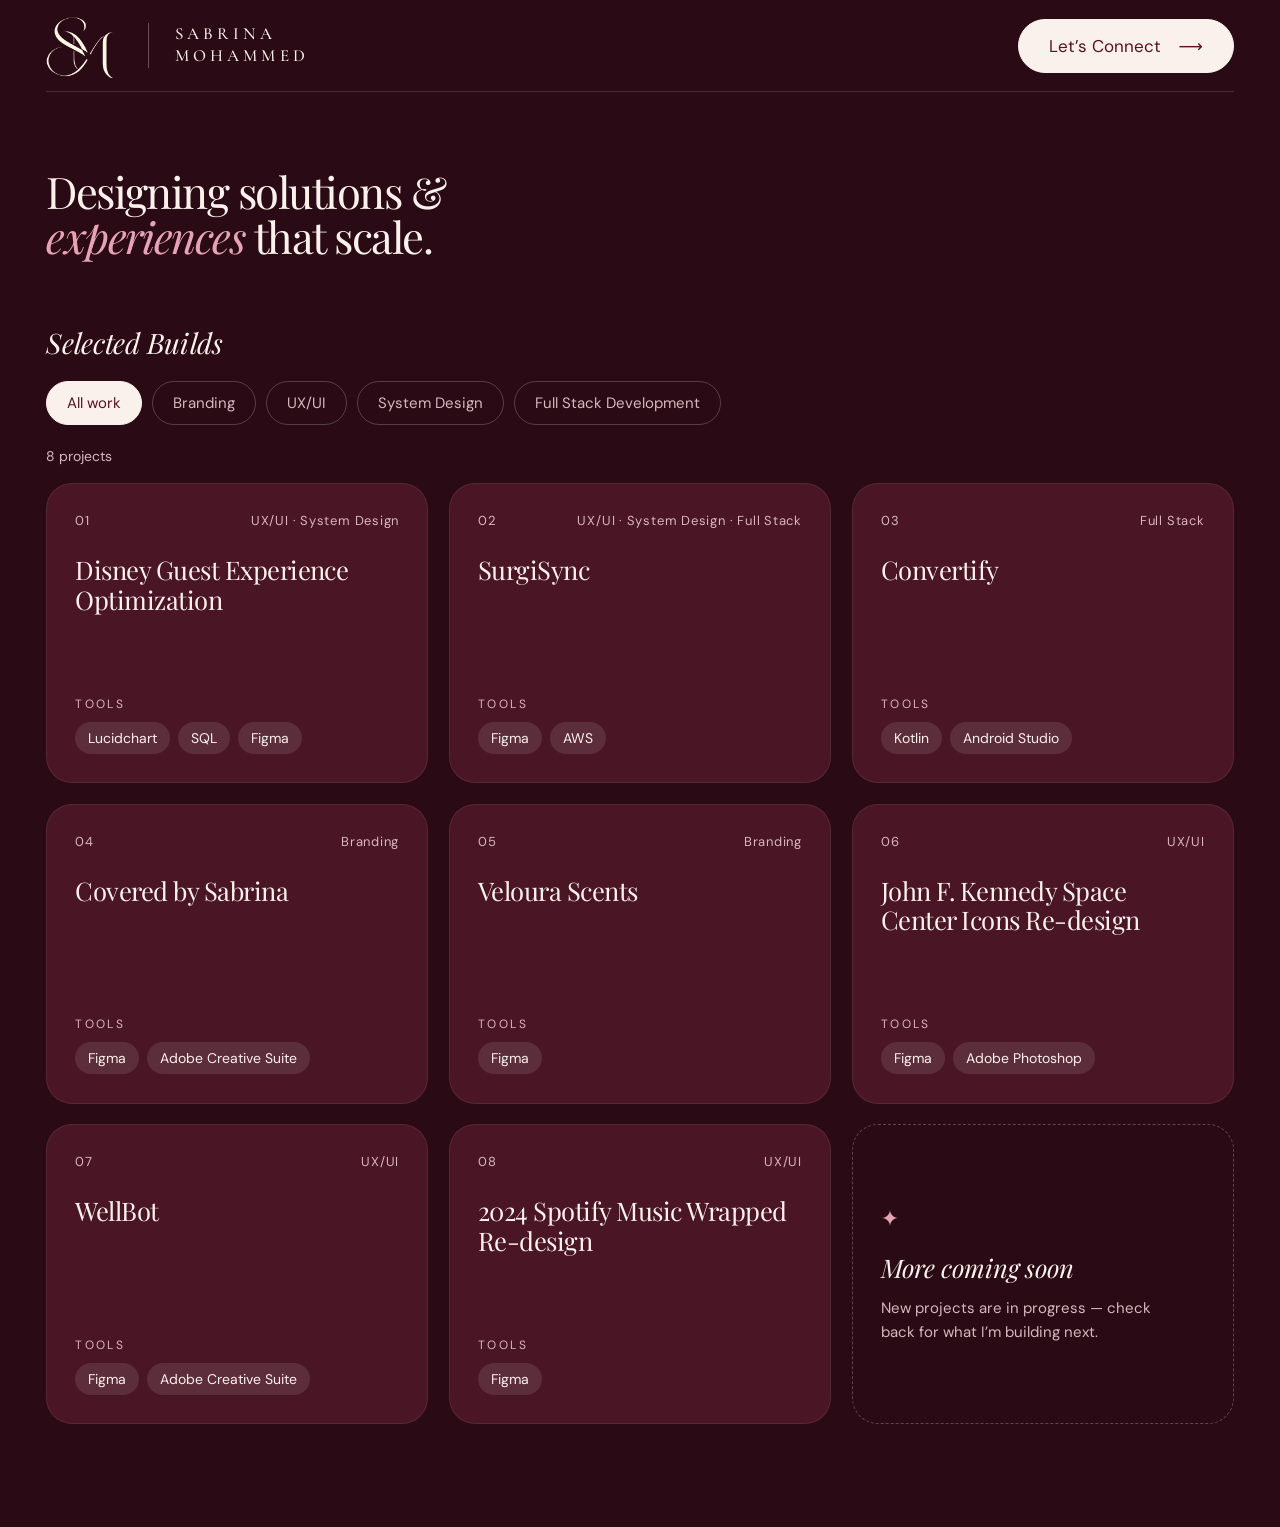
==== work.html @ a584efbb "Launch portfolio site: home, work, about, experience and contact pages Co-Authored-By: Claude Opus 5" ====
<!doctype html>
<html lang="en">
  <head>
    <meta charset="UTF-8" />
    <meta name="viewport" content="width=device-width, initial-scale=1.0" />
    <meta
      name="description"
      content="Selected work by Sabrina Mohammed — branding, UX/UI, system design and full stack development."
    />
    <meta name="theme-color" content="#2a0b15" />
    <title>Work — Sabrina Mohammed</title>
    <link rel="preconnect" href="https://fonts.googleapis.com" />
    <link rel="preconnect" href="https://fonts.gstatic.com" crossorigin />
    <link
      href="https://fonts.googleapis.com/css2?family=Cormorant+Garamond:wght@500&family=DM+Sans:opsz,wght@9..40,400;9..40,500;9..40,600&family=Playfair+Display:ital,wght@0,400;0,500;1,400&family=Sacramento&display=swap"
      rel="stylesheet"
    />
    <link rel="stylesheet" href="styles.css" />
    <script src="work.js" defer></script>
  </head>
  <body class="dark-page">
    <header class="site-header">
      <a class="brand" href="index.html" aria-label="Sabrina Mohammed, home">
        <span class="brand-mark"><img src="sm_lettermark.png" alt="" /></span>
        <span class="brand-name">Sabrina<br />Mohammed</span>
      </a>
      <a class="nav-contact" href="contact.html">Let’s Connect <span aria-hidden="true">⟶</span></a>
    </header>

    <main class="section-wrap">
      <section class="work-intro">
        <h1>Designing solutions &amp; <em>experiences</em> that scale.</h1>
      </section>

      <h2 class="work-section-title">Selected Builds</h2>

      <div class="work-filters" role="group" aria-label="Filter projects">
        <button type="button" data-filter="all" aria-pressed="true">All work</button>
        <button type="button" data-filter="branding" aria-pressed="false">Branding</button>
        <button type="button" data-filter="uxui" aria-pressed="false">UX/UI</button>
        <button type="button" data-filter="system" aria-pressed="false">System Design</button>
        <button type="button" data-filter="fullstack" aria-pressed="false">Full Stack Development</button>
      </div>
      <p class="work-count" aria-live="polite">8 projects</p>

      <div class="work-grid">
          <article class="work-card" data-tags="uxui system" style="--n:0">
            <div class="work-card-top">
              <span class="work-num">01</span>
              <span class="work-tags">UX/UI · System Design</span>
            </div>
            <h2 class="work-title">Disney Guest Experience Optimization</h2>
            <div class="work-tools">
              <p>Tools</p>
              <ul><li>Lucidchart</li><li>SQL</li><li>Figma</li></ul>
            </div>
          </article>
          <article class="work-card" data-tags="uxui system fullstack" style="--n:1">
            <div class="work-card-top">
              <span class="work-num">02</span>
              <span class="work-tags">UX/UI · System Design · Full Stack</span>
            </div>
            <h2 class="work-title">SurgiSync</h2>
            <div class="work-tools">
              <p>Tools</p>
              <ul><li>Figma</li><li>AWS</li></ul>
            </div>
          </article>
          <article class="work-card" data-tags="fullstack" style="--n:2">
            <div class="work-card-top">
              <span class="work-num">03</span>
              <span class="work-tags">Full Stack</span>
            </div>
            <h2 class="work-title">Convertify</h2>
            <div class="work-tools">
              <p>Tools</p>
              <ul><li>Kotlin</li><li>Android Studio</li></ul>
            </div>
          </article>
          <article class="work-card" data-tags="branding" style="--n:3">
            <div class="work-card-top">
              <span class="work-num">04</span>
              <span class="work-tags">Branding</span>
            </div>
            <h2 class="work-title">Covered by Sabrina</h2>
            <div class="work-tools">
              <p>Tools</p>
              <ul><li>Figma</li><li>Adobe Creative Suite</li></ul>
            </div>
          </article>
          <article class="work-card" data-tags="branding" style="--n:4">
            <div class="work-card-top">
              <span class="work-num">05</span>
              <span class="work-tags">Branding</span>
            </div>
            <h2 class="work-title">Veloura Scents</h2>
            <div class="work-tools">
              <p>Tools</p>
              <ul><li>Figma</li></ul>
            </div>
          </article>
          <article class="work-card" data-tags="uxui" style="--n:5">
            <div class="work-card-top">
              <span class="work-num">06</span>
              <span class="work-tags">UX/UI</span>
            </div>
            <h2 class="work-title">John F. Kennedy Space Center Icons Re-design</h2>
            <div class="work-tools">
              <p>Tools</p>
              <ul><li>Figma</li><li>Adobe Photoshop</li></ul>
            </div>
          </article>
          <article class="work-card" data-tags="uxui" style="--n:6">
            <div class="work-card-top">
              <span class="work-num">07</span>
              <span class="work-tags">UX/UI</span>
            </div>
            <h2 class="work-title">WellBot</h2>
            <div class="work-tools">
              <p>Tools</p>
              <ul><li>Figma</li><li>Adobe Creative Suite</li></ul>
            </div>
          </article>
          <article class="work-card" data-tags="uxui" style="--n:7">
            <div class="work-card-top">
              <span class="work-num">08</span>
              <span class="work-tags">UX/UI</span>
            </div>
            <h2 class="work-title">2024 Spotify Music Wrapped Re-design</h2>
            <div class="work-tools">
              <p>Tools</p>
              <ul><li>Figma</li></ul>
            </div>
          </article>
          <div class="work-soon">
            <span class="work-soon-mark" aria-hidden="true">✦</span>
            <p class="work-soon-title">More coming soon</p>
            <p>New projects are in progress — check back for what I’m building next.</p>
          </div>
      </div>
    </main>
  </body>
</html>
---- styles.css ----
:root {
  color-scheme: light;
  --paper: #fbf7f3;
  --ink: #141216;
  --muted: #5b5458;
  --line: #e9e1dc;
  --wine: #5a1220;
  --wine-deep: #430c17;
  --berry: #6c1626;
  --rose: #8e3a4f;
  --blush: #f1dfdc;
  --sans: "DM Sans", system-ui, sans-serif;
  --serif: "Playfair Display", "Didot", Georgia, serif;
  --caps: "Cormorant Garamond", Georgia, serif;
  --label: "DM Sans", system-ui, sans-serif;
  --script: "Sacramento", cursive;
  --display: var(--serif);
  --gutter: clamp(20px, 3.6vw, 70px);
}

* {
  box-sizing: border-box;
}

html {
  scroll-behavior: smooth;
}

body {
  margin: 0;
  overflow-x: hidden;
  background: var(--paper);
  color: var(--ink);
  font-family: var(--sans);
  -webkit-font-smoothing: antialiased;
}

a {
  color: inherit;
  text-decoration: none;
}

button {
  font: inherit;
}

.section-wrap,
.site-header {
  width: min(1440px, 100% - var(--gutter) * 2);
  margin-inline: auto;
}

/* ---------- Header ---------- */

.site-header {
  position: relative;
  z-index: 5;
  height: 92px;
  display: flex;
  align-items: center;
  justify-content: space-between;
  border-bottom: 1px solid var(--line);
}

.brand {
  display: inline-flex;
  align-items: center;
  gap: 26px;
}

/* the monogram PNG has generous padding — crop to the letterforms */
.brand-mark {
  position: relative;
  display: block;
  width: 76px;
  aspect-ratio: 510 / 430;
  overflow: hidden;
}

.brand-mark img {
  position: absolute;
  top: -22.5%;
  left: -19.6%;
  width: 150.6%;
  height: auto;
  display: block;
}

.brand-name {
  padding-left: 26px;
  border-left: 1px solid #c9b3b8;
  color: var(--wine);
  font-family: var(--caps);
  font-size: 17px;
  font-weight: 500;
  line-height: 1.3;
  letter-spacing: 0.24em;
  text-transform: uppercase;
}

.nav-contact,
.button {
  display: inline-flex;
  align-items: center;
  justify-content: center;
  gap: 18px;
  border: 1px solid var(--wine);
  border-radius: 999px;
  transition: background 180ms ease, color 180ms ease, transform 180ms ease, box-shadow 180ms ease;
}

.nav-contact {
  white-space: nowrap;
  height: 54px;
  padding: 0 30px;
  background: var(--wine);
  color: #fffaf6;
  font-size: 17px;
}

.nav-contact:hover,
.button-primary:hover {
  background: var(--wine-deep);
  box-shadow: 0 10px 22px -12px rgba(67, 12, 23, 0.6);
  transform: translateY(-1px);
}

.nav-contact span,
.button-primary span {
  transition: transform 180ms ease;
}

.nav-contact:hover span,
.button-primary:hover span {
  transform: translateX(3px);
}

/* ---------- Hero ---------- */

.hero {
  position: relative;
  display: grid;
  grid-template-columns: minmax(0, 1fr) minmax(0, 1.05fr);
  align-items: center;
  column-gap: 0;
  padding-top: clamp(24px, 3vw, 40px);
  padding-bottom: clamp(40px, 5vw, 72px);
}

.hero-copy {
  position: relative;
  z-index: 2;
}

.eyebrow {
  display: flex;
  align-items: center;
  gap: 22px;
  margin: 0 0 clamp(20px, 2.4vw, 34px);
  color: var(--wine);
  font-family: var(--label);
  font-size: clamp(22px, 2.6vw, 38px);
  font-weight: 500;
  letter-spacing: 0.18em;
  text-transform: uppercase;
}

.hero .eyebrow::after {
  width: 84px;
  height: 1px;
  background: #b48b96;
  content: "";
}

.hero h1 {
  margin: 0 0 clamp(18px, 2.2vw, 30px);
  font-family: var(--serif);
  font-size: clamp(22px, 1.9vw, 28px);
  font-weight: 400;
  line-height: 1.04;
  letter-spacing: -0.045em;
}

.hero h1 .line {
  display: block;
  white-space: nowrap;
}

/* "Curious" — letters that bob and tilt like they're peeking around */
.curious {
  display: inline-block;
  position: relative;
  margin-right: 0.5em;
  color: var(--ink);
  cursor: default;
}

.curious > span:not(.curious-mark) {
  --r: 0deg;
  --y: 0em;
  display: inline-block;
  transform: translateY(var(--y)) rotate(var(--r));
  transform-origin: 50% 80%;
  animation: bob 2.8s ease-in-out infinite;
  animation-delay: calc(var(--i) * -0.32s);
  transition: transform 260ms cubic-bezier(0.3, 1.6, 0.5, 1);
}

.curious > :nth-child(1) { --r: -14deg; --y: 0.04em; }
.curious > :nth-child(2) { --r: 11deg; --y: -0.12em; }
.curious > :nth-child(3) { --r: -8deg; --y: 0.06em; }
.curious > :nth-child(4) { --r: 15deg; --y: -0.18em; }
.curious > :nth-child(5) { --r: -10deg; --y: 0.05em; }
.curious > :nth-child(6) { --r: 9deg; --y: -0.1em; }
.curious > :nth-child(7) { --r: -16deg; --y: 0.03em; }

@keyframes bob {
  0%,
  100% {
    transform: translateY(var(--y)) rotate(var(--r));
  }

  50% {
    transform: translateY(calc(var(--y) - 0.14em)) rotate(calc(var(--r) * -0.6));
  }
}

/* on hover the letters hop */
.curious:hover > span:not(.curious-mark) {
  animation-duration: 0.9s;
}

.curious-mark {
  position: absolute;
  top: -0.5em;
  right: -0.55em;
  color: var(--rose);
  font-family: var(--serif);
  font-size: 0.9em;
  font-style: italic;
  line-height: 1;
  transform: rotate(14deg);
  animation: wonder 3.4s ease-in-out infinite;
}

@keyframes wonder {
  0%,
  100% {
    transform: rotate(14deg) translateY(0);
  }

  50% {
    transform: rotate(-6deg) translateY(-0.12em);
  }
}

/* "Creative" — colour that drifts like mixing paint, plus a hand-drawn swash */
.creative {
  position: relative;
  display: inline-block;
  padding-right: 0.06em; /* keeps the italic "e" from being clipped by background-clip */
  background: linear-gradient(100deg, var(--berry) 0%, #b23d5c 30%, #c8744e 50%, #b23d5c 70%, var(--berry) 100%);
  background-size: 300% 100%;
  -webkit-background-clip: text;
  background-clip: text;
  color: transparent;
  animation: mix 7s ease-in-out infinite;
}

@keyframes mix {
  0%,
  100% {
    background-position: 0% 50%;
  }

  50% {
    background-position: 100% 50%;
  }
}

.swash {
  position: absolute;
  left: -3%;
  bottom: -0.16em;
  width: 104%;
  height: 0.34em;
  overflow: visible;
  pointer-events: none;
}

.swash path {
  fill: none;
  stroke: var(--rose);
  stroke-width: 2;
  stroke-linecap: round;
  stroke-dasharray: 1;
  vector-effect: non-scaling-stroke;
  animation: draw 1.1s 900ms cubic-bezier(0.6, 0, 0.2, 1) both;
}

.creative:hover .swash path {
  animation: redraw 0.8s cubic-bezier(0.6, 0, 0.2, 1) both;
}

@keyframes redraw {
  from {
    stroke-dashoffset: 1;
  }
}

/* "Engineer" — types itself out, with a blinking cursor after "choice." */
.engineer {
  display: inline-block;
  cursor: default;
}

.engineer > span {
  animation: type 60ms linear both;
  animation-delay: calc(1.8s + var(--i) * 95ms);
}

.engineer:hover > span {
  animation-name: retype;
  animation-delay: calc(var(--i) * 70ms);
}

@keyframes type {
  from {
    opacity: 0;
  }
}

@keyframes retype {
  from {
    opacity: 0;
  }
}

.caret {
  display: inline-block;
  width: 0.07em;
  height: 0.86em;
  margin-left: 0.1em;
  background: var(--wine);
  vertical-align: -0.06em;
  animation: blink 1.05s steps(1) infinite;
}

@keyframes blink {
  50% {
    opacity: 0;
  }
}

.sr-only {
  position: absolute;
  width: 1px;
  height: 1px;
  overflow: hidden;
  clip: rect(0 0 0 0);
  white-space: nowrap;
}

.hero h1 em {
  color: var(--berry);
  font-style: italic;
  letter-spacing: -0.035em;
}

.hero-intro {
  margin: 0;
  color: var(--muted);
  font-size: clamp(17px, 1.6vw, 23px);
  line-height: 1.45;
}

.hero-actions {
  display: flex;
  flex-wrap: wrap;
  align-items: center;
  gap: 12px;
  margin-top: clamp(28px, 3.4vw, 50px);
}

.button {
  height: 46px;
  padding: 0 26px;
  gap: 12px;
  font-size: 15px;
}

.button-primary {
  background: var(--wine);
  color: #fffaf6;
}

.button-secondary {
  color: var(--wine);
}

.button-secondary:hover {
  background: var(--wine);
  color: #fffaf6;
}

/* Visual — coordinates match the SVG viewBox (1030 × 860) */

.hero-visual {
  position: relative;
  container-type: inline-size;
  width: 100%;
  aspect-ratio: 1030 / 860;
  margin-left: -4%;
  color: var(--rose);
}

.blush {
  position: absolute;
  inset: 20% 30% -10% -2%;
  border-radius: 50%;
  background: radial-gradient(closest-side, var(--blush), rgba(241, 223, 220, 0));
  filter: blur(6px);
}

.portrait-frame {
  position: absolute;
  top: 2.3%;
  left: 20.9%;
  z-index: 1;
  width: 59.7%;
  height: 91.3%;
  overflow: hidden;
  border-radius: 30cqi 30cqi 0 0;
  background: #fdf6e9;
  box-shadow: 0 30px 60px -30px rgba(74, 25, 35, 0.35);
}

.portrait {
  width: 100%;
  height: 100%;
  display: block;
  object-fit: cover;
  object-position: 50% 0%;
}

.hero-lines {
  position: absolute;
  inset: 0;
  z-index: 2;
  width: 100%;
  height: 100%;
  overflow: visible;
  pointer-events: none;
}

.hero-lines-back {
  z-index: 0;
}

.hero-lines .arch,
.hero-lines .orbit,
.hero-lines .rule {
  fill: none;
  stroke-width: 1.6;
  vector-effect: non-scaling-stroke;
}

.hero-lines .orbit {
  stroke: currentColor;
  stroke-opacity: 0.85;
}

.hero-lines .rule {
  stroke: #9a8088;
}

.hero-lines .sparkle {
  fill: var(--wine);
}

.script-note {
  position: absolute;
  top: 6%;
  right: -9%;
  z-index: 3;
  display: grid;
  margin: 0;
  color: var(--wine);
  font-family: var(--script);
  font-size: 8.4cqi;
  line-height: 0.95;
  transform: rotate(-22deg);
}

.script-note span:nth-child(2) {
  margin-left: 0.55em;
}

.script-note .heart {
  width: 0.62em;
  margin: 0.18em 0 0 1.5em;
  fill: none;
  stroke: currentColor;
  stroke-width: 1.6;
  stroke-linecap: round;
  transform: rotate(22deg);
}

/* Gentle entrance */

@keyframes rise {
  from {
    opacity: 0;
    transform: translateY(14px);
  }
}

@keyframes draw {
  from {
    stroke-dashoffset: 1;
  }
}

.hero-copy > *,
.portrait-frame,
.script-note {
  animation: rise 800ms cubic-bezier(0.2, 0.7, 0.2, 1) both;
}

.hero-copy > :nth-child(2) { animation-delay: 80ms; }
.hero-copy > :nth-child(3) { animation-delay: 160ms; }
.hero-copy > :nth-child(4) { animation-delay: 240ms; }
.portrait-frame { animation-delay: 120ms; }
.script-note { animation-delay: 700ms; animation-name: fade; }

@keyframes fade {
  from {
    opacity: 0;
  }
}

.hero-lines .arch,
.hero-lines .orbit {
  stroke-dasharray: 1;
  animation: draw 1.6s 300ms cubic-bezier(0.6, 0, 0.2, 1) both;
}

/* ---------- Sections (Work, About, Contact, Footer) ---------- */

.work,
.about {
  padding-top: 120px;
}

.section-heading {
  display: flex;
  align-items: end;
  justify-content: space-between;
  margin-bottom: 42px;
}

.section-heading .eyebrow {
  margin-bottom: 17px;
}

.section-heading h2,
.about-lede,
.contact h2 {
  font-family: var(--display);
}

.section-heading h2 {
  margin: 0;
  font-size: clamp(39px, 5vw, 62px);
  font-weight: 500;
  line-height: 1.06;
  letter-spacing: -0.07em;
}

.section-heading h2 span {
  color: var(--wine);
}

.section-index,
.visual-label,
.project-year {
  font-family: var(--label);
  font-size: 10px;
  letter-spacing: 0.035em;
  text-transform: uppercase;
}

.section-index {
  padding-bottom: 9px;
  color: var(--muted);
}

.project-grid {
  display: grid;
  grid-template-columns: 1fr 1fr;
  column-gap: 24px;
  row-gap: 48px;
}

.project-card {
  display: block;
}

.project-card-wide {
  grid-column: 1 / -1;
}

.project-visual {
  position: relative;
  min-height: 360px;
  overflow: hidden;
  display: grid;
  place-items: center;
}

.project-card-wide .project-visual {
  min-height: 440px;
}

.visual-label {
  position: absolute;
  top: 23px;
  left: 24px;
  z-index: 2;
  font-size: 9px;
}

.visual-citrus {
  background: #f0d94d;
}

.citrus-mark {
  color: #345c37;
  font-size: clamp(86px, 15vw, 190px);
  line-height: 0.68;
  font-weight: 800;
  letter-spacing: -0.12em;
  transform: rotate(-8deg);
  transition: transform 400ms ease;
}

.citrus-mark i {
  display: inline-block;
  margin-left: 18%;
  font-family: var(--display);
  font-weight: 400;
  letter-spacing: -0.1em;
}

.visual-sticker {
  position: absolute;
  right: 9%;
  bottom: 13%;
  width: 100px;
  height: 100px;
  display: grid;
  place-content: center;
  border-radius: 50%;
  background: #f7f2df;
  color: #345c37;
  font-size: 12px;
  line-height: 1.4;
  text-align: center;
  transform: rotate(9deg);
}

.visual-blue {
  background: #a4c5e3;
}

.blue-window {
  position: relative;
  width: 67%;
  min-height: 245px;
  padding: 18px;
  background: #edf0ea;
  box-shadow: 15px 18px 35px rgba(40, 69, 90, 0.15);
  transition: transform 400ms ease;
}

.window-dots {
  color: #7794a1;
  font-size: 8px;
  letter-spacing: 3px;
}

.window-copy {
  display: block;
  margin: 31px 0 0 17px;
  font-size: clamp(28px, 4vw, 44px);
  line-height: 0.98;
  font-weight: 600;
  letter-spacing: -0.08em;
}

.window-copy em {
  color: #67879e;
  font-family: var(--display);
  font-weight: 400;
}

.window-squiggle {
  position: absolute;
  right: 19px;
  bottom: 15px;
  color: #66889f;
  font-size: 27px;
}

.visual-lilac {
  background: #c9bfd9;
}

.lilac-shape {
  width: 230px;
  height: 230px;
  display: grid;
  place-items: center;
  border: 1px solid #655b79;
  border-radius: 48% 52% 48% 52%;
  color: #393443;
  transform: rotate(-18deg);
  transition: transform 400ms ease;
}

.lilac-shape::before,
.lilac-shape::after {
  position: absolute;
  width: 180px;
  height: 260px;
  border: 1px solid rgba(82, 71, 99, 0.6);
  border-radius: 50%;
  content: "";
}

.lilac-shape::after {
  transform: rotate(60deg);
}

.lilac-shape span {
  z-index: 1;
  font-family: var(--display);
  font-size: 39px;
  font-style: italic;
  line-height: 0.82;
  text-align: center;
  letter-spacing: -0.08em;
  transform: rotate(18deg);
}

.lilac-note {
  position: absolute;
  right: 25px;
  bottom: 25px;
  font-family: var(--label);
  font-size: 9px;
  line-height: 1.6;
  text-align: right;
  text-transform: uppercase;
}

.project-card:hover .citrus-mark {
  transform: rotate(-4deg) scale(1.03);
}

.project-card:hover .blue-window {
  transform: translateY(-7px) rotate(1deg);
}

.project-card:hover .lilac-shape {
  transform: rotate(-10deg) scale(1.04);
}

.project-info {
  display: flex;
  justify-content: space-between;
  gap: 16px;
  padding-top: 17px;
}

.project-info h3 {
  margin: 0 0 6px;
  font-size: 17px;
  font-weight: 600;
  letter-spacing: -0.04em;
}

.project-info p {
  margin: 0;
  color: var(--muted);
  font-size: 12px;
}

.project-year {
  padding-top: 5px;
  color: var(--muted);
  font-size: 9px;
}

.sample-note {
  margin: 26px 0 0;
  color: var(--muted);
  font-size: 11px;
}

.about {
  padding-bottom: 130px;
}

.about-content {
  display: grid;
  grid-template-columns: 1.15fr 0.85fr;
  gap: 12%;
  padding-top: 12px;
}

.about-lede {
  max-width: 610px;
  margin: 0;
  font-size: clamp(22px, 3vw, 35px);
  line-height: 1.45;
  letter-spacing: -0.05em;
}

.about-aside {
  max-width: 360px;
  padding-top: 8px;
}

.about-aside > p {
  color: var(--muted);
  font-size: 13px;
  line-height: 1.9;
}

.toolkit {
  margin-top: 30px;
  padding-top: 23px;
  border-top: 1px solid var(--line);
}

.toolkit .eyebrow {
  margin-bottom: 15px;
  font-size: 9px;
}

.toolkit ul {
  display: flex;
  flex-wrap: wrap;
  gap: 8px;
  padding: 0;
  margin: 0;
  list-style: none;
}

.toolkit li {
  padding: 8px 11px;
  border: 1px solid var(--line);
  border-radius: 99px;
  font-size: 10px;
}

.contact {
  position: relative;
  min-height: 440px;
  padding: 65px 8%;
  overflow: hidden;
  background: #39232c;
  color: #fbf8f2;
}

.contact .eyebrow {
  position: relative;
  z-index: 1;
  color: #e0bec8;
}

.contact h2 {
  position: relative;
  z-index: 1;
  margin: 0;
  font-size: clamp(56px, 8vw, 98px);
  font-weight: 400;
  line-height: 0.95;
  letter-spacing: -0.06em;
}

.contact h2 span {
  color: #dda5b5;
  font-style: italic;
}

.contact-link {
  position: relative;
  z-index: 1;
  display: inline-flex;
  align-items: center;
  gap: 35px;
  margin-top: 38px;
  padding-bottom: 9px;
  border-bottom: 1px solid rgba(251, 248, 242, 0.45);
  font-family: var(--label);
  font-size: 12px;
}

.contact-orb {
  position: absolute;
  right: -40px;
  bottom: -205px;
  width: 440px;
  aspect-ratio: 1;
  border: 1px solid rgba(230, 174, 190, 0.38);
  border-radius: 50%;
  box-shadow: 0 0 0 36px rgba(230, 174, 190, 0.04),
    0 0 0 72px rgba(230, 174, 190, 0.04),
    0 0 0 108px rgba(230, 174, 190, 0.04);
}

.site-footer {
  min-height: 88px;
  display: flex;
  align-items: center;
  justify-content: space-between;
  color: var(--muted);
  font-size: 10px;
}

.footer-brand .brand-mark {
  font-size: 23px;
}

.site-footer p {
  margin: 0;
}

.site-footer > span {
  font-family: var(--label);
  font-size: 9px;
}

/* ---------- Dark pages (Work, About) ---------- */

.dark-page {
  --plum: #2a0b15;
  --card: #4a1626;
  --card-hover: #5b1c30;
  --cream: #fbf1ec;
  --cream-muted: #d8b6bf;
  --chip: rgba(251, 241, 236, 0.1);
  background: var(--plum);
  color: var(--cream);
}

.dark-page .site-header {
  border-bottom-color: rgba(251, 241, 236, 0.14);
}

/* recolour the wine monogram so it reads on the dark background */
.dark-page .brand-mark img {
  filter: brightness(0) invert(0.93) sepia(0.25) saturate(1.4) hue-rotate(-20deg);
}

.dark-page .brand-name {
  border-left-color: rgba(251, 241, 236, 0.3);
  color: var(--cream);
}

.dark-page .nav-contact {
  border-color: var(--cream);
  background: var(--cream);
  color: var(--wine);
}

.dark-page .nav-contact:hover {
  background: #fff;
  box-shadow: 0 10px 24px -12px rgba(0, 0, 0, 0.6);
}

.work-intro {
  padding-top: clamp(40px, 6vw, 84px);
}

.work-intro h1 {
  max-width: 19ch;
  margin: 0;
  font-family: var(--serif);
  font-size: clamp(28px, 3.4vw, 48px);
  font-weight: 400;
  line-height: 1.05;
  letter-spacing: -0.035em;
}

.work-intro h1 em {
  color: #e7a3b6;
}

.work-section-title {
  margin: clamp(40px, 5vw, 64px) 0 0;
  color: var(--cream);
  font-family: var(--serif);
  font-size: clamp(22px, 2.2vw, 30px);
  font-weight: 400;
  font-style: italic;
  letter-spacing: -0.01em;
}

.work-filters {
  display: flex;
  flex-wrap: wrap;
  gap: 10px;
  margin-top: 20px;
}

.work-filters button {
  height: 44px;
  padding: 0 20px;
  border: 1px solid rgba(251, 241, 236, 0.22);
  border-radius: 999px;
  background: transparent;
  color: var(--cream-muted);
  font-size: 15px;
  cursor: pointer;
  transition: background 180ms ease, color 180ms ease, border-color 180ms ease;
}

.work-filters button:hover {
  border-color: rgba(251, 241, 236, 0.5);
  color: var(--cream);
}

.work-filters button[aria-pressed="true"] {
  border-color: var(--cream);
  background: var(--cream);
  color: var(--wine);
}

.work-filters button:focus-visible,
.dark-page a:focus-visible {
  outline: 2px solid #e7a3b6;
  outline-offset: 3px;
}

.work-count {
  margin: 22px 0 18px;
  color: var(--cream-muted);
  font-size: 14px;
}

.work-grid {
  display: grid;
  grid-template-columns: repeat(3, minmax(0, 1fr));
  gap: clamp(14px, 1.6vw, 22px);
  padding-bottom: clamp(60px, 8vw, 110px);
}

.work-card {
  min-height: 300px;
  display: flex;
  flex-direction: column;
  padding: clamp(22px, 2.2vw, 30px);
  border: 1px solid rgba(251, 241, 236, 0.08);
  border-radius: 26px;
  background: var(--card);
  transition: background 220ms ease, transform 220ms ease, box-shadow 220ms ease;
  animation: card-in 600ms cubic-bezier(0.2, 0.7, 0.2, 1) both;
  animation-delay: calc(var(--n) * 55ms);
}

.work-card.is-entering {
  animation-name: card-in-again;
}

.work-card[hidden] {
  display: none;
}

.work-card:hover {
  background: var(--card-hover);
  box-shadow: 0 24px 40px -24px rgba(0, 0, 0, 0.6);
  transform: translateY(-4px);
}

@keyframes card-in {
  from {
    opacity: 0;
    transform: translateY(16px);
  }
}

@keyframes card-in-again {
  from {
    opacity: 0;
    transform: translateY(16px);
  }
}

/* "More coming soon" tile that closes the grid */
.work-soon {
  min-height: 300px;
  display: flex;
  flex-direction: column;
  justify-content: center;
  padding: clamp(22px, 2.2vw, 30px);
  border: 1px dashed rgba(251, 241, 236, 0.25);
  border-radius: 26px;
  color: var(--cream-muted);
  animation: card-in 600ms 500ms cubic-bezier(0.2, 0.7, 0.2, 1) both;
}

.work-soon p {
  max-width: 28ch;
  margin: 0;
  font-size: 15px;
  line-height: 1.6;
}

.work-soon .work-soon-title {
  margin: 14px 0 8px;
  color: var(--cream);
  font-family: var(--serif);
  font-size: clamp(24px, 2vw, 30px);
  font-style: italic;
}

.work-soon-mark {
  color: #e7a3b6;
  font-size: 22px;
  animation: twinkle 2.4s ease-in-out infinite;
}

@keyframes twinkle {
  0%,
  100% {
    opacity: 1;
  }

  50% {
    opacity: 0.35;
  }
}

.work-card-top {
  display: flex;
  justify-content: space-between;
  gap: 12px;
  color: var(--cream-muted);
  font-size: 13px;
  letter-spacing: 0.06em;
}

.work-tags {
  text-align: right;
}

.work-title {
  margin: 26px 0 30px;
  font-family: var(--serif);
  font-size: clamp(24px, 2vw, 30px);
  font-weight: 400;
  line-height: 1.15;
  letter-spacing: -0.02em;
}

.work-tools {
  margin-top: auto;
}

.work-tools p {
  margin: 0 0 10px;
  color: var(--cream-muted);
  font-size: 12px;
  letter-spacing: 0.2em;
  text-transform: uppercase;
}

.work-tools ul {
  display: flex;
  flex-wrap: wrap;
  gap: 8px;
  margin: 0;
  padding: 0;
  list-style: none;
}

.work-tools li {
  padding: 7px 13px;
  border-radius: 999px;
  background: var(--chip);
  font-size: 14px;
}

@media (max-width: 960px) {
  .work-grid {
    grid-template-columns: repeat(2, minmax(0, 1fr));
  }
}

@media (max-width: 600px) {
  .work-grid {
    grid-template-columns: 1fr;
  }

  .work-card {
    min-height: 240px;
  }

  .work-filters {
    flex-wrap: nowrap;
    margin-inline: calc(var(--gutter) * -1);
    padding-inline: var(--gutter);
    overflow-x: auto;
    scrollbar-width: none;
  }

  .work-filters button {
    flex: none;
  }
}

/* ---------- About page ---------- */

.about-main {
  padding-top: clamp(40px, 6vw, 80px);
  padding-bottom: clamp(70px, 9vw, 130px);
}

.about-row {
  display: grid;
  grid-template-columns: minmax(0, 1fr) minmax(0, 1fr);
  align-items: center;
  gap: clamp(32px, 6vw, 96px);
  margin-bottom: clamp(70px, 9vw, 130px);
}

.about-text p,
.about-lead {
  margin: 0 0 1.1em;
  color: var(--cream-muted);
  font-size: clamp(16px, 1.25vw, 18px);
  line-height: 1.75;
}

.about-text p:last-child {
  margin-bottom: 0;
}

.about-text strong {
  color: var(--cream);
  font-weight: 500;
}

/* Intro: portrait + lead paragraph */
.about-intro {
  grid-template-columns: minmax(0, 0.8fr) minmax(0, 1.2fr);
  animation: rise 800ms cubic-bezier(0.2, 0.7, 0.2, 1) both;
}

.about-portrait {
  width: 100%;
  height: auto;
  display: block;
  border-radius: 32px;
}

.about-lead {
  color: var(--cream);
  font-family: var(--serif);
  font-size: clamp(22px, 2.2vw, 32px);
  line-height: 1.45;
  letter-spacing: -0.01em;
}

/* Photo placeholders — swap each <figure class="ph"> for an <img class="about-photo"> */
.ph,
.about-photo {
  width: 100%;
  aspect-ratio: 5 / 4;
  margin: 0;
  border-radius: 28px;
}

.about-photo {
  display: block;
  height: auto;
  object-fit: cover;
  object-position: 50% 20%;
}

.ph {
  display: grid;
  place-content: center;
  justify-items: center;
  gap: 12px;
  padding: 16px;
  border: 1px dashed rgba(251, 241, 236, 0.22);
  background: var(--card);
  color: var(--cream-muted);
  font-size: 13px;
  text-align: center;
}

.ph-icon {
  width: 28px;
  height: 22px;
  border: 1.5px solid currentColor;
  border-radius: 6px;
  opacity: 0.7;
  background:
    radial-gradient(circle at 70% 32%, currentColor 2.5px, transparent 3px),
    linear-gradient(135deg, transparent 55%, currentColor 56%, currentColor 62%, transparent 63%);
}

.ph figcaption {
  opacity: 0.85;
}

.about-story-img {
  max-width: 480px;
  height: auto;
  margin-left: auto;
  aspect-ratio: auto;
}

/* two photos, offset from each other like the sketch */
.stagger {
  display: grid;
  grid-template-columns: repeat(6, 1fr);
  gap: 18px;
}

.stagger > :first-child {
  grid-column: 3 / 7;
}

.stagger > :last-child {
  grid-column: 1 / 5;
  margin-top: -14%;
}

/* real photos keep their own shape and sit below each other without overlapping */
.stagger > img.about-photo {
  aspect-ratio: auto;
}

.stagger > img.about-photo:last-child {
  margin-top: 0;
}

.stagger-left > :first-child {
  grid-column: 2 / 6;
}

.stagger-left > :last-child {
  grid-column: 1 / 5;
}

.plot-twist {
  max-width: 24ch;
  margin: calc(clamp(70px, 9vw, 130px) * -0.4) 0 clamp(70px, 9vw, 130px);
  font-family: var(--serif);
  font-size: clamp(28px, 3.4vw, 48px);
  line-height: 1.15;
  letter-spacing: -0.02em;
}

.plot-twist em {
  color: #e7a3b6;
}

.about-hobbies h2 {
  margin: 0 0 24px;
  font-family: var(--serif);
  font-size: clamp(28px, 3vw, 42px);
  font-weight: 400;
  letter-spacing: -0.02em;
}

.about-hobbies h2 em {
  color: #e7a3b6;
}

.about-hobbies-img {
  aspect-ratio: auto;
}

.hobby-grid {
  display: grid;
  grid-template-columns: 1fr 1fr;
  gap: 18px;
}

.hobby-grid .ph,
.hobby-grid .about-photo {
  aspect-ratio: 1;
}

@media (max-width: 860px) {
  .about-row,
  .about-intro {
    grid-template-columns: 1fr;
  }

  .about-intro .about-media {
    max-width: 420px;
  }

  /* keep text first, photos after, for every section */
  .about-community .about-media {
    order: 2;
  }

  .plot-twist {
    margin-top: 0;
  }
}

/* ---------- Experience page ---------- */

.exp-main {
  padding-top: clamp(40px, 6vw, 84px);
  padding-bottom: clamp(70px, 9vw, 130px);
}

.exp-title {
  margin: 0 0 clamp(36px, 5vw, 64px);
  font-family: var(--serif);
  font-size: clamp(28px, 3.4vw, 48px);
  font-weight: 400;
  letter-spacing: -0.02em;
}

.exp-list {
  margin: 0;
  padding: 0;
  list-style: none;
}

/* timeline: dates on the left, a thin rule with a dot, details on the right */
.exp-item {
  position: relative;
  display: grid;
  grid-template-columns: minmax(150px, 0.32fr) minmax(0, 1fr);
  gap: clamp(28px, 5vw, 80px);
  padding-bottom: clamp(44px, 5vw, 68px);
  animation: card-in 600ms cubic-bezier(0.2, 0.7, 0.2, 1) both;
  animation-delay: calc(var(--n) * 90ms);
}

/* the rule runs from this dot down to the next one */
.exp-body::after {
  position: absolute;
  top: 14px;
  bottom: calc(clamp(44px, 5vw, 68px) * -1 - 14px);
  left: calc(clamp(14px, 2.5vw, 40px) * -1 - 0.5px);
  width: 1px;
  background: rgba(251, 241, 236, 0.16);
  content: "";
}

.exp-item:last-child .exp-body::after {
  display: none;
}

.exp-body {
  position: relative;
}

.exp-body::before {
  position: absolute;
  top: 9px;
  left: calc(clamp(14px, 2.5vw, 40px) * -1 - 5px);
  width: 10px;
  height: 10px;
  border-radius: 50%;
  background: #e7a3b6;
  box-shadow: 0 0 0 5px rgba(231, 163, 182, 0.15);
  content: "";
}

.exp-meta p {
  margin: 0;
}

.exp-dates {
  padding-top: 4px;
  color: var(--cream);
  font-size: 15px;
  font-weight: 500;
}

.exp-loc {
  margin-top: 6px !important;
  color: var(--cream-muted);
  font-size: 14px;
}

.exp-company {
  margin: 0;
  font-family: var(--serif);
  font-size: clamp(24px, 2.2vw, 32px);
  font-weight: 400;
  line-height: 1.15;
  letter-spacing: -0.015em;
}

.exp-role {
  margin: 8px 0 18px;
  color: #e7a3b6;
  font-size: 16px;
  font-weight: 500;
}

/* entries without a role line still get breathing room above the bullets */
.exp-company + .exp-points {
  margin-top: 18px !important;
}

.exp-points {
  display: grid;
  gap: 10px;
  max-width: 70ch;
  margin: 0;
  padding: 0;
  list-style: none;
}

.exp-points li {
  position: relative;
  padding-left: 22px;
  color: var(--cream-muted);
  font-size: 16px;
  line-height: 1.65;
}

.exp-points li::before {
  position: absolute;
  top: 0.78em;
  left: 0;
  width: 8px;
  height: 1px;
  background: #e7a3b6;
  content: "";
}

@media (max-width: 700px) {
  .exp-item {
    grid-template-columns: 1fr;
    gap: 10px;
    padding-left: 26px;
  }

  .exp-item::before {
    position: absolute;
    top: 10px;
    bottom: 0;
    left: 4.5px;
    width: 1px;
    background: rgba(251, 241, 236, 0.16);
    content: "";
  }

  .exp-item:last-child::before,
  .exp-body::before,
  .exp-body::after {
    display: none;
  }

  .exp-meta {
    position: relative;
  }

  .exp-meta::before {
    position: absolute;
    top: 9px;
    left: -26px;
    width: 10px;
    height: 10px;
    border-radius: 50%;
    background: #e7a3b6;
    box-shadow: 0 0 0 5px rgba(231, 163, 182, 0.15);
    content: "";
  }

  .exp-meta {
    display: flex;
    flex-wrap: wrap;
    gap: 4px 14px;
    align-items: baseline;
  }

  .exp-loc {
    margin-top: 0 !important;
  }
}

/* ---------- Let's Connect page ---------- */

.connect {
  padding-top: clamp(56px, 9vw, 130px);
  padding-bottom: clamp(70px, 9vw, 130px);
}

.connect-intro h1 {
  max-width: 17ch;
  margin: 0;
  font-family: var(--serif);
  font-size: clamp(34px, 5vw, 68px);
  font-weight: 400;
  line-height: 1.08;
  letter-spacing: -0.03em;
}

.connect-intro h1 em {
  color: #e7a3b6;
}

.connect-intro p {
  max-width: 46ch;
  margin: 24px 0 0;
  color: var(--cream-muted);
  font-size: clamp(16px, 1.4vw, 19px);
  line-height: 1.6;
}

.connect-links {
  display: grid;
  grid-template-columns: repeat(2, minmax(0, 1fr));
  gap: clamp(14px, 1.6vw, 22px);
  margin: clamp(44px, 6vw, 80px) 0 0;
  padding: 0;
  list-style: none;
}

.connect-card {
  position: relative;
  min-height: 210px;
  display: flex;
  flex-direction: column;
  padding: clamp(24px, 2.6vw, 36px);
  border: 1px solid rgba(251, 241, 236, 0.08);
  border-radius: 26px;
  background: var(--card);
  transition: background 220ms ease, transform 220ms ease, box-shadow 220ms ease;
  animation: card-in 600ms cubic-bezier(0.2, 0.7, 0.2, 1) both;
}

.connect-links li:nth-child(2) .connect-card {
  animation-delay: 90ms;
}

.connect-card:hover {
  background: var(--card-hover);
  box-shadow: 0 24px 40px -24px rgba(0, 0, 0, 0.6);
  transform: translateY(-4px);
}

.connect-icon {
  width: 30px;
  height: 30px;
  fill: none;
  stroke: #e7a3b6;
  stroke-width: 1.5;
  stroke-linecap: round;
  stroke-linejoin: round;
}

.connect-label {
  margin-top: auto;
  padding-top: 36px;
  color: var(--cream-muted);
  font-size: 13px;
  letter-spacing: 0.2em;
  text-transform: uppercase;
}

.connect-value {
  margin-top: 8px;
  font-family: var(--serif);
  font-size: clamp(20px, 2vw, 28px);
  line-height: 1.2;
  overflow-wrap: anywhere;
}

.connect-arrow {
  position: absolute;
  top: clamp(24px, 2.6vw, 36px);
  right: clamp(24px, 2.6vw, 36px);
  color: var(--cream-muted);
  font-size: 20px;
  transition: transform 220ms ease, color 220ms ease;
}

.connect-card:hover .connect-arrow {
  color: var(--cream);
  transform: translate(3px, -3px);
}

@media (max-width: 700px) {
  .connect-links {
    grid-template-columns: 1fr;
  }

  .connect-card {
    min-height: 170px;
  }

  .connect-value {
    font-size: clamp(18px, 5.2vw, 22px);
    overflow-wrap: normal;
  }
}

@media (max-width: 1100px) {
  .nav-contact {
    height: 48px;
    padding: 0 24px;
    font-size: 15px;
  }

  .brand-name {
    font-size: 15px;
  }
}

@media (max-width: 900px) {
  .site-header {
    height: 76px;
  }

  .brand {
    gap: 16px;
  }

  .brand-mark {
    width: 60px;
  }

  .brand-name {
    padding-left: 16px;
    font-size: 13px;
  }

  .nav-contact {
    height: 44px;
    padding: 0 20px;
    gap: 12px;
    font-size: 14px;
  }

  .hero {
    grid-template-columns: 1fr;
    row-gap: 24px;
    padding-top: 44px;
  }

  .hero h1 {
    font-size: 26px;
  }

  .hero-visual {
    width: min(100%, 620px);
    /* nudge left so the script note that hangs off the right edge stays on screen */
    margin: 0 auto;
    left: -4%;
  }
}

@media (max-width: 760px) {
  .work,
  .about {
    padding-top: 85px;
  }

  .section-heading {
    margin-bottom: 28px;
  }

  .project-grid {
    grid-template-columns: 1fr;
    row-gap: 32px;
  }

  .project-card-wide {
    grid-column: auto;
  }

  .project-card-wide .project-visual,
  .project-visual {
    min-height: min(78vw, 380px);
  }

  .citrus-mark {
    font-size: clamp(92px, 22vw, 160px);
  }

  .about-content {
    grid-template-columns: 1fr;
    gap: 32px;
  }

  .about-aside {
    max-width: 480px;
  }

  .about {
    padding-bottom: 85px;
  }

  .contact {
    min-height: 390px;
    padding: 48px 28px;
  }

  .contact-orb {
    right: -205px;
    bottom: -230px;
  }
}

@media (max-width: 520px) {
  .brand-name {
    font-size: 12px;
    letter-spacing: 0.2em;
  }

  .eyebrow {
    font-size: clamp(18px, 5.6vw, 26px);
    letter-spacing: 0.12em;
    white-space: nowrap;
  }

  .hero .eyebrow::after {
    display: none;
  }

  .desktop-break {
    display: none;
  }

  .hero h1 {
    font-size: 22px;
    letter-spacing: -0.05em;
  }

  .hero h1 .line {
    white-space: normal;
  }

  .hero-actions {
    gap: 12px;
  }

  .button {
    height: 44px;
    padding: 0 20px;
    font-size: 14px;
  }

  .section-index {
    font-size: 8px;
  }

  .site-footer {
    min-height: 82px;
    gap: 10px;
  }

  .site-footer p {
    max-width: 140px;
    line-height: 1.5;
    text-align: center;
  }
}

@media (max-width: 400px) {
  .nav-contact {
    padding: 0 16px;
  }

  .nav-contact span {
    display: none;
  }
}

@media (prefers-reduced-motion: reduce) {
  *,
  *::before,
  *::after {
    scroll-behavior: auto !important;
    animation: none !important;
    transition-duration: 0.01ms !important;
  }
}
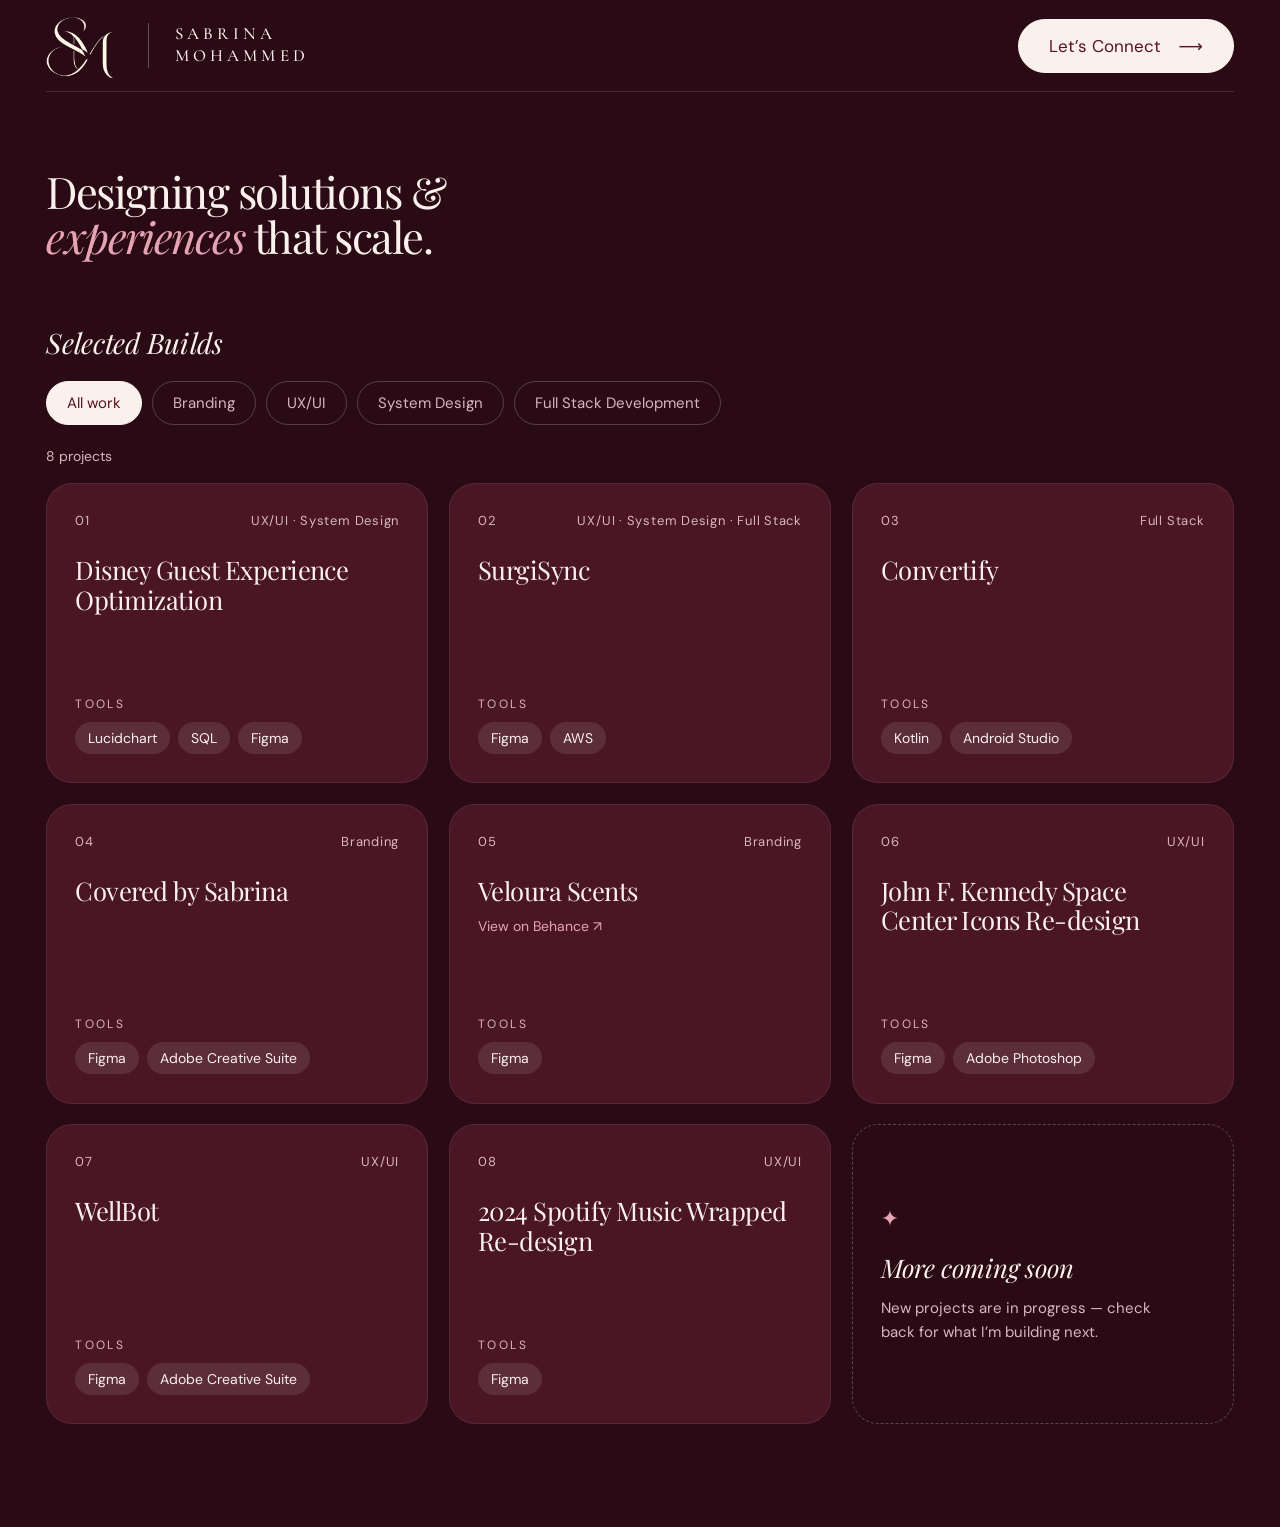
==== commit 60bb3e84: "Link Veloura Scents card to its Behance case study Co-Authored-By: Claude Opus 5.5 <noreply@anthropi" ====
--- a/work.html
+++ b/work.html
@@ -88,12 +88,17 @@
               <ul><li>Figma</li><li>Adobe Creative Suite</li></ul>
             </div>
           </article>
-          <article class="work-card" data-tags="branding" style="--n:4">
+          <article class="work-card has-link" data-tags="branding" style="--n:4">
             <div class="work-card-top">
               <span class="work-num">05</span>
               <span class="work-tags">Branding</span>
             </div>
-            <h2 class="work-title">Veloura Scents</h2>
+            <h2 class="work-title">
+              <a class="work-link" href="https://www.behance.net/gallery/229894395/Veloura-Scents" target="_blank" rel="noopener noreferrer"
+                >Veloura Scents<span class="sr-only"> (opens Behance in a new tab)</span></a
+              >
+            </h2>
+            <p class="work-view" aria-hidden="true">View on Behance <span>↗</span></p>
             <div class="work-tools">
               <p>Tools</p>
               <ul><li>Figma</li></ul>
--- a/styles.css
+++ b/styles.css
@@ -1144,6 +1144,42 @@
   }
 }
 
+/* cards with a case study: the title link stretches over the whole card */
+.work-card.has-link {
+  position: relative;
+}
+
+.work-link::after {
+  position: absolute;
+  inset: 0;
+  border-radius: inherit;
+  content: "";
+}
+
+.work-card.has-link:focus-within {
+  outline: 2px solid #e7a3b6;
+  outline-offset: 3px;
+}
+
+.work-link:focus-visible {
+  outline: none;
+}
+
+.work-view {
+  margin: -18px 0 26px;
+  color: #e7a3b6;
+  font-size: 14px;
+}
+
+.work-view span {
+  display: inline-block;
+  transition: transform 200ms ease;
+}
+
+.work-card.has-link:hover .work-view span {
+  transform: translate(2px, -2px);
+}
+
 .work-card-top {
   display: flex;
   justify-content: space-between;
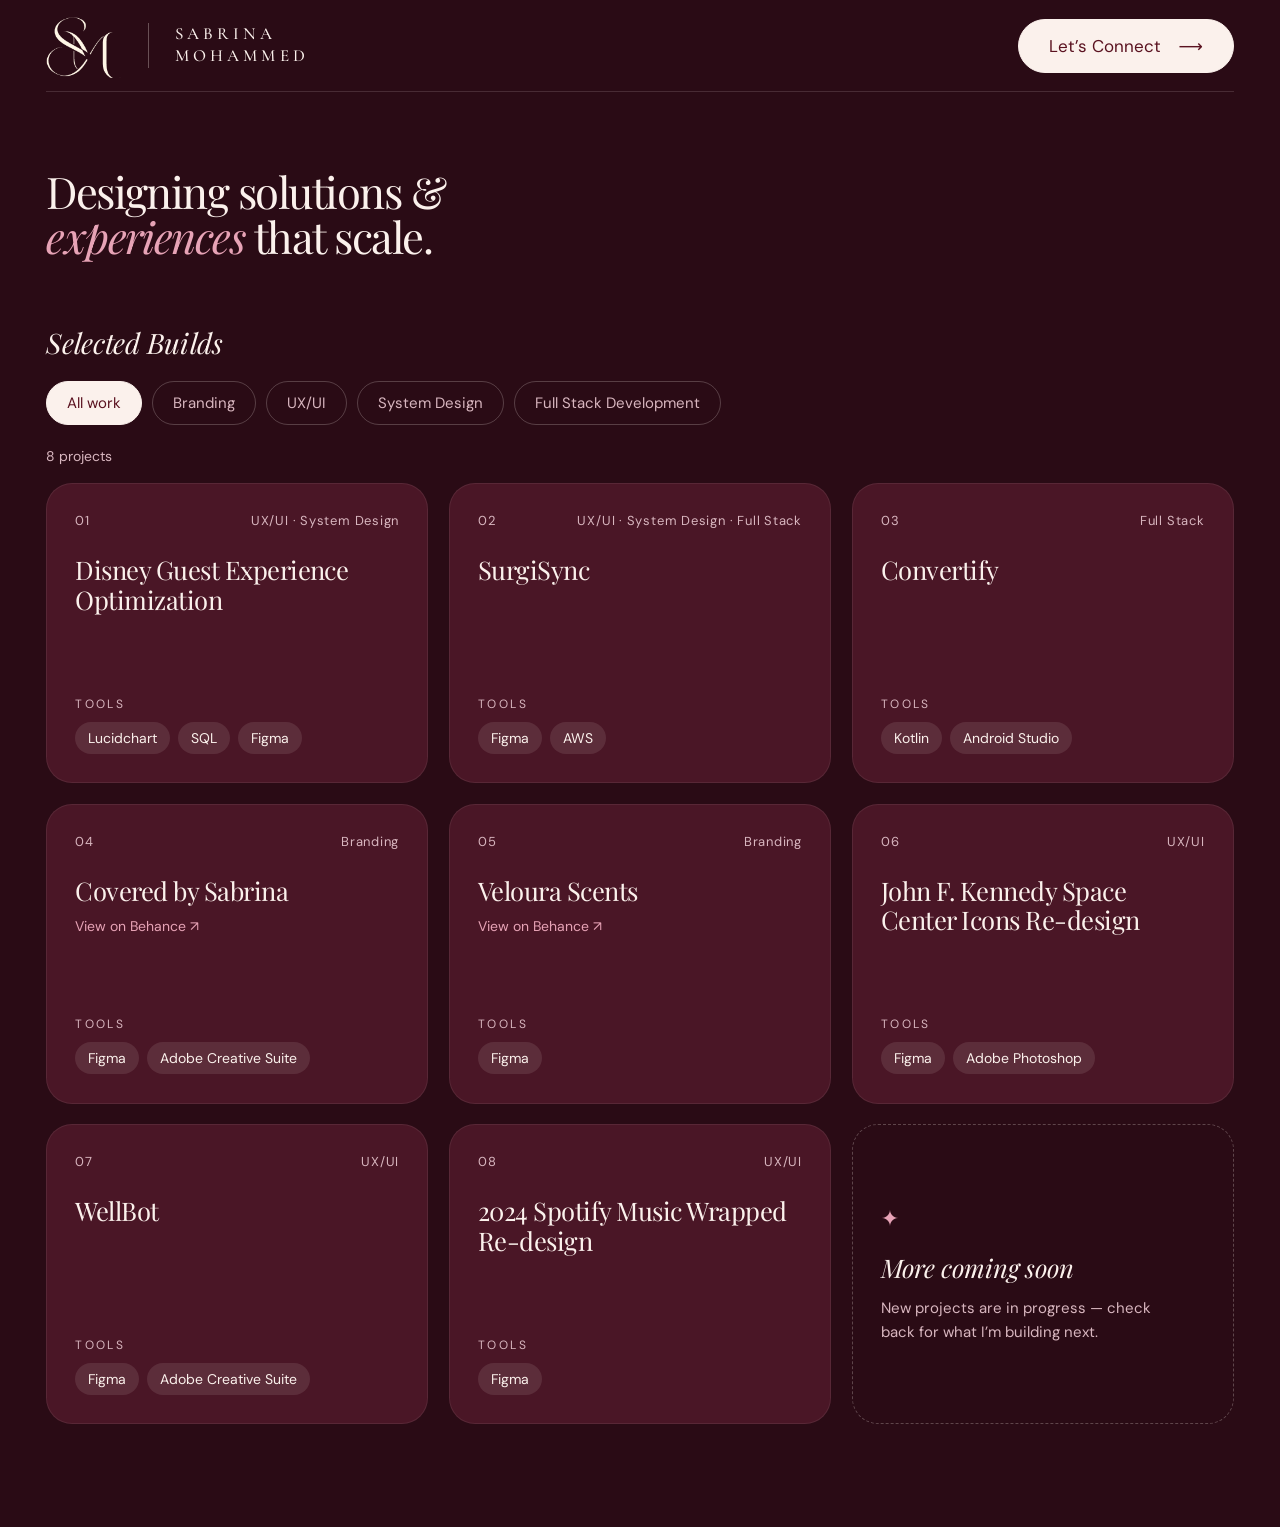
==== commit ad4c3b4c: "Link Covered by Sabrina card to its Behance case study Co-Authored-By: Claude Opus 5.5 <noreply@anth" ====
--- a/work.html
+++ b/work.html
@@ -77,12 +77,17 @@
               <ul><li>Kotlin</li><li>Android Studio</li></ul>
             </div>
           </article>
-          <article class="work-card" data-tags="branding" style="--n:3">
+          <article class="work-card has-link" data-tags="branding" style="--n:3">
             <div class="work-card-top">
               <span class="work-num">04</span>
               <span class="work-tags">Branding</span>
             </div>
-            <h2 class="work-title">Covered by Sabrina</h2>
+            <h2 class="work-title">
+              <a class="work-link" href="https://www.behance.net/gallery/229057461/Covered-by-Sabrina" target="_blank" rel="noopener noreferrer"
+                >Covered by Sabrina<span class="sr-only"> (opens Behance in a new tab)</span></a
+              >
+            </h2>
+            <p class="work-view" aria-hidden="true">View on Behance <span>↗</span></p>
             <div class="work-tools">
               <p>Tools</p>
               <ul><li>Figma</li><li>Adobe Creative Suite</li></ul>
